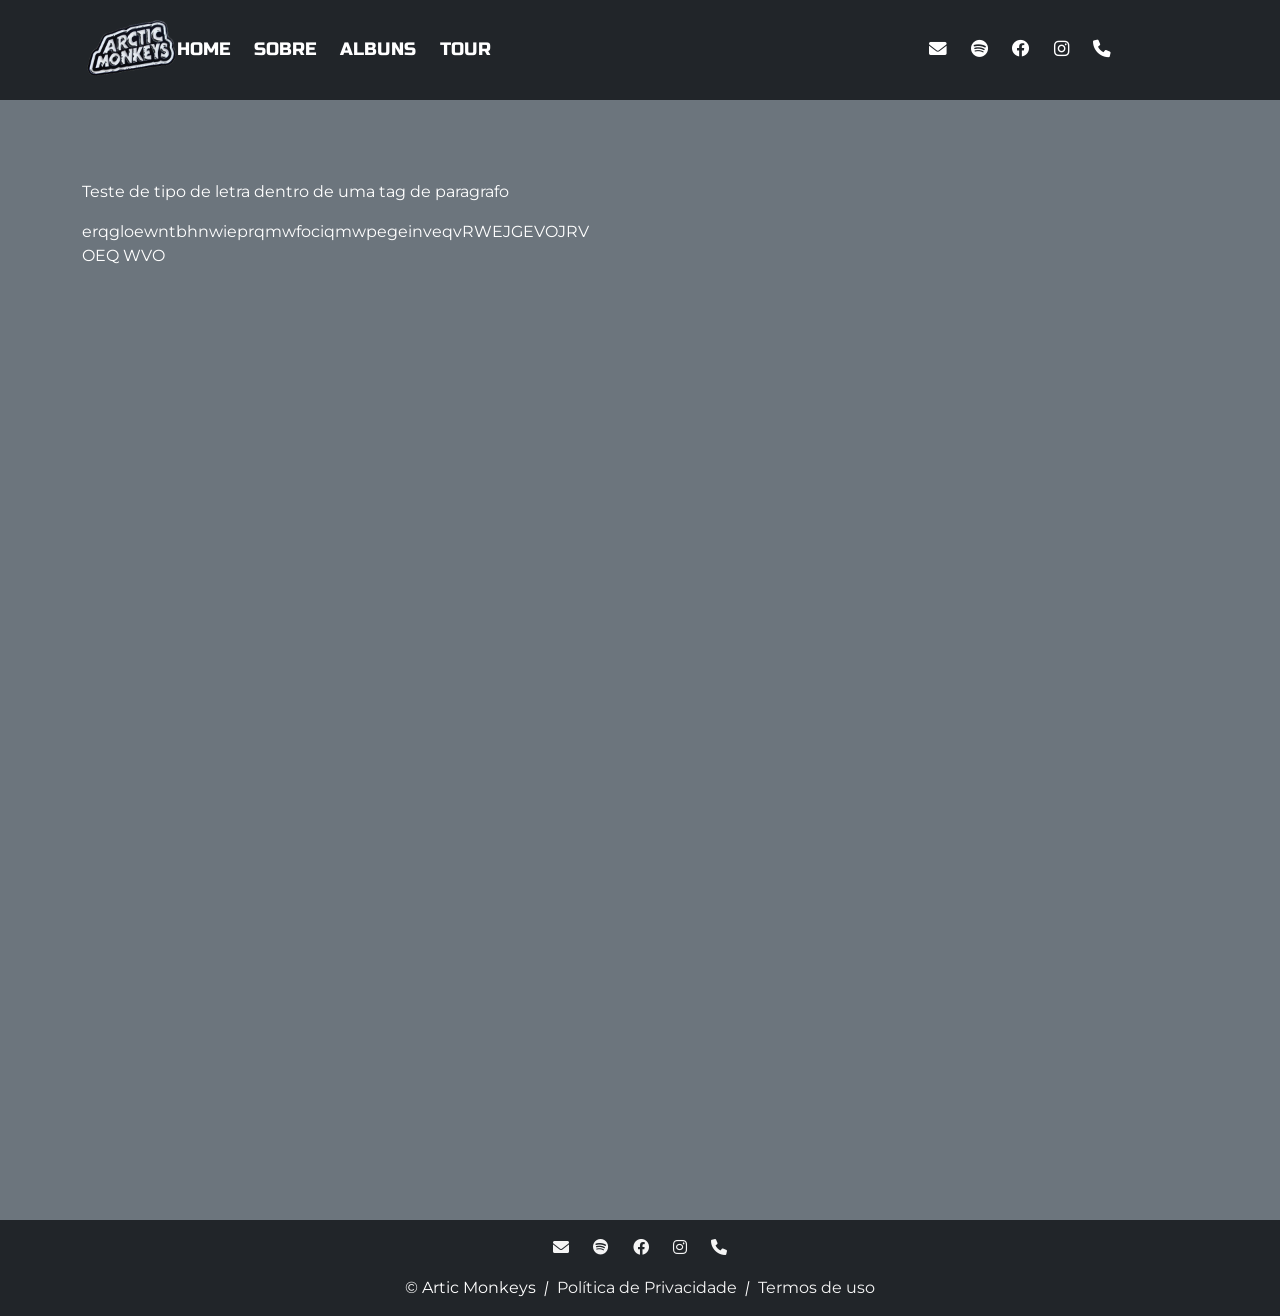
==== albuns.html @ 8ab83324 "Add files via upload" ====
<!DOCTYPE html>
<html lang="pt">
    <head>
        <meta charset="utf-8">
        <meta name="viewport" content="width=device-width, initial-scale=1.0">

        <title>Artic Monkeys</title>

        <link href="https://cdn.jsdelivr.net/npm/bootstrap@5.3.3/dist/css/bootstrap.min.css" rel="stylesheet" integrity="sha384-QWTKZyjpPEjISv5WaRU9OFeRpok6YctnYmDr5pNlyT2bRjXh0JMhjY6hW+ALEwIH" crossorigin="anonymous">
        <link rel="stylesheet" href="css/styles.css">
        <link href="https://cdnjs.cloudflare.com/ajax/libs/font-awesome/6.0.0-beta3/css/all.min.css" rel="stylesheet">
    </head>

    <body class="text-bg-secondary">

        <header class="margem-cabecalho">
            <section id="navegacao" class="container-fluid bg-dark  sticky-top">
                <div class="container">    
                    <div class="row align-items-center">
                        <div class="col-12 col-lg-1 align-items-center justify-content-center logo">
                            <a href="index.html" class="navbar-brand mb-0"><img src="imagens/arctic_monkeys_logo.png" alt="Logo" width="100"></a>
                        </div>
                        <div class="col-12 col-lg-7 align-items-center">
                            <nav class="navbar navbar-expand-lg navbar-dark bg-dark py-0 w-100">    
                                <ul class="navbar-nav flex-row list-unstyled align-items-center justify-content-center gap-4 mb-0">
                                    <li class="nav-item"><a href="index.html" class="link-navbar">HOME</a></li>
                                    <li class="nav-item"><a href="sobre.html" class="link-navbar">SOBRE</a></li>
                                    <li class="nav-item"><a href="albuns.html" class="link-navbar">ALBUNS</a></li>
                                    <li class="nav-item"><a href="tour.html" class="link-navbar">TOUR</a></li>
                                </ul>
                            </nav>
                        </div>
                        <div class="col-12 col-lg-4 nav-redes">    
                            <ul class="list-unstyled d-flex justify-content-center align-items-center gap-4 mb-0">
                                <li><a href="contactos.html" class="link-navbar" aria-label="Enviar email"><i class='fas fa-envelope'></i></a></li>
                                <li><a href="https://open.spotify.com/intl-pt/artist/7Ln80lUS6He07XvHI8qqHH?si=20RBZOGsSGivH9piOeujtA" class="link-navbar" aria-label="Spotify" ><i class='fab fa-spotify'></i></a></li>
                                <li><a href="https://www.facebook.com/ArcticMonkeys/" class="link-navbar" aria-label="Facebook" ><i class='fab fa-facebook'></i></a></li>
                                <li><a href="https://www.instagram.com/arcticmonkeys/" class="link-navbar" aria-label="Instagram"><i class='fab fa-instagram'></i></a></li>
                                <li><a href="https://wa.me/912345678" class="link-navbar" aria-label="Contacto telefónico"><i class="fas fa-phone"></i></a></li>
                            </ul>
                        </div>   
                    </div>
                </div>
            </section> 
        </header>
        
        <main class="container">
            <p>Teste de tipo de letra dentro de uma tag de paragrafo</p>
            <div style="width:300px; height:1000px;">erqgloewntbhnwieprqmwfociqmwpegeinveqvRWEJGEVOJRV OEQ WVO</div>
            
        </main>

        <footer class="bg-dark text-white pt-3">
            <div class="container-fluid text-center">
                <div class="flex-row">
                    <nav class="col-12">
                        <ul class="list-unstyled d-flex justify-content-center gap-4">
                            <li><a href="mailto:games_place@mail.com" aria-label="Enviar email"><i class='fas fa-envelope'></i></a></li>
                            <li><a href="https://open.spotify.com/intl-pt/artist/7Ln80lUS6He07XvHI8qqHH?si=20RBZOGsSGivH9piOeujtA" aria-label="Spotify" ><i class='fab fa-spotify'></i></a></li>
                            <li><a href="https://www.facebook.com/ArcticMonkeys/" aria-label="Facebook" ><i class='fab fa-facebook'></i></a></li>
                            <li><a href="https://www.instagram.com/arcticmonkeys/" aria-label="Instagram"><i class='fab fa-instagram'></i></a></li>
                            <li><a href="https://wa.me/912345678" aria-label="Contacto telefónico"><i class="fas fa-phone"></i></a></li>
                        </ul>
                    </nav>
                </div>
            </div>
            <div class="container-fluid">
                <div class="flex-row termos">
                    <div class="col-12 d-inline-flex justify-content-center">
                        <p>&copy; Artic Monkeys </p>
                        <i class="px-2"> | </i>
                        <a href="#">Política de Privacidade </a>
                        <i class="px-2"> | </i>
                        <a href="#">Termos de uso</a>
                    </div>
                </div>
            </div>
        </footer>
        <!-- Scripts JavaScript do Bootstrap via CDN -->
        <script src="https://cdn.jsdelivr.net/npm/bootstrap@5.3.3/dist/js/bootstrap.bundle.min.js" integrity="sha384-YvpcrYf0tY3lHB60NNkmXc5s9fDVZLESaAA55NDzOxhy9GkcIdslK1eN7N6jIeHz" crossorigin="anonymous"></script>
    </body>
</html>
---- css/styles.css ----
@import url('https://fonts.googleapis.com/css2?family=Edu+SA+Hand:wght@400..700&family=Montserrat:ital,wght@0,100..900;1,100..900&family=Oswald:wght@200..700&family=Russo+One&display=swap');

/* Super base */
*{
    margin:0;
    padding:0;
    box-sizing: border-box;
}

body {
    font-family: 'Montserrat', cursive;
}

h1, h2, h3, h4{
    font-family: "Russo One", sans-serif;
}

/*carousel do header*/

.carousel-item img {
    height: 350px;
    object-fit: cover;
}

/* Navbar */

.link-navbar{
    font-family:"Russo One", sans-serif;
    font-size:1.1em;
    text-decoration: none;
    color:white;
    transition: color 0.3s ease, text-decoration 0.3s ease;
}

.link-navbar:hover{
    color:rgb(178, 34, 34);
    text-decoration:underline;
}

.margem-cabecalho{
    margin-bottom:80px;
}


/* Footer */

footer a{
    color:whitesmoke;
    text-decoration: none;
    transition: color 0.3s ease;
}

footer a:hover{
    color:rgb(178, 34, 34);
}

/* Jumbotrons do index.html */

.std-btn{
    background-color:rgb(178, 34, 34);
    color:white;
    transition:background-color 0.4s ease, color 0.4s ease;
}

.std-btn:hover{
    background-color:whitesmoke;
    color:rgb(178, 34, 34);
}


/* Responsividade */

@media (max-width:768px){

    header .carousel{
        display:none;
    }

    .link-navbar{
        font-size:1em;
    }

    .logo{
        display:flex;
        justify-content:center;
    }

    #navegacao nav{
        display:inline-flex;
        justify-content:center;
        width:100%;
    }

    .nav-redes{
        display:inline-flex;
        justify-content:center;
        width:100%;
        margin-top: 1.5em;
    }

    #navegacao ul{
    display:flex;
    flex-wrap:nowrap;
    justify-content:center;
    align-items:center;
    gap:10px;
    }

    .termos{
        font-size:0.5em;
    }
}
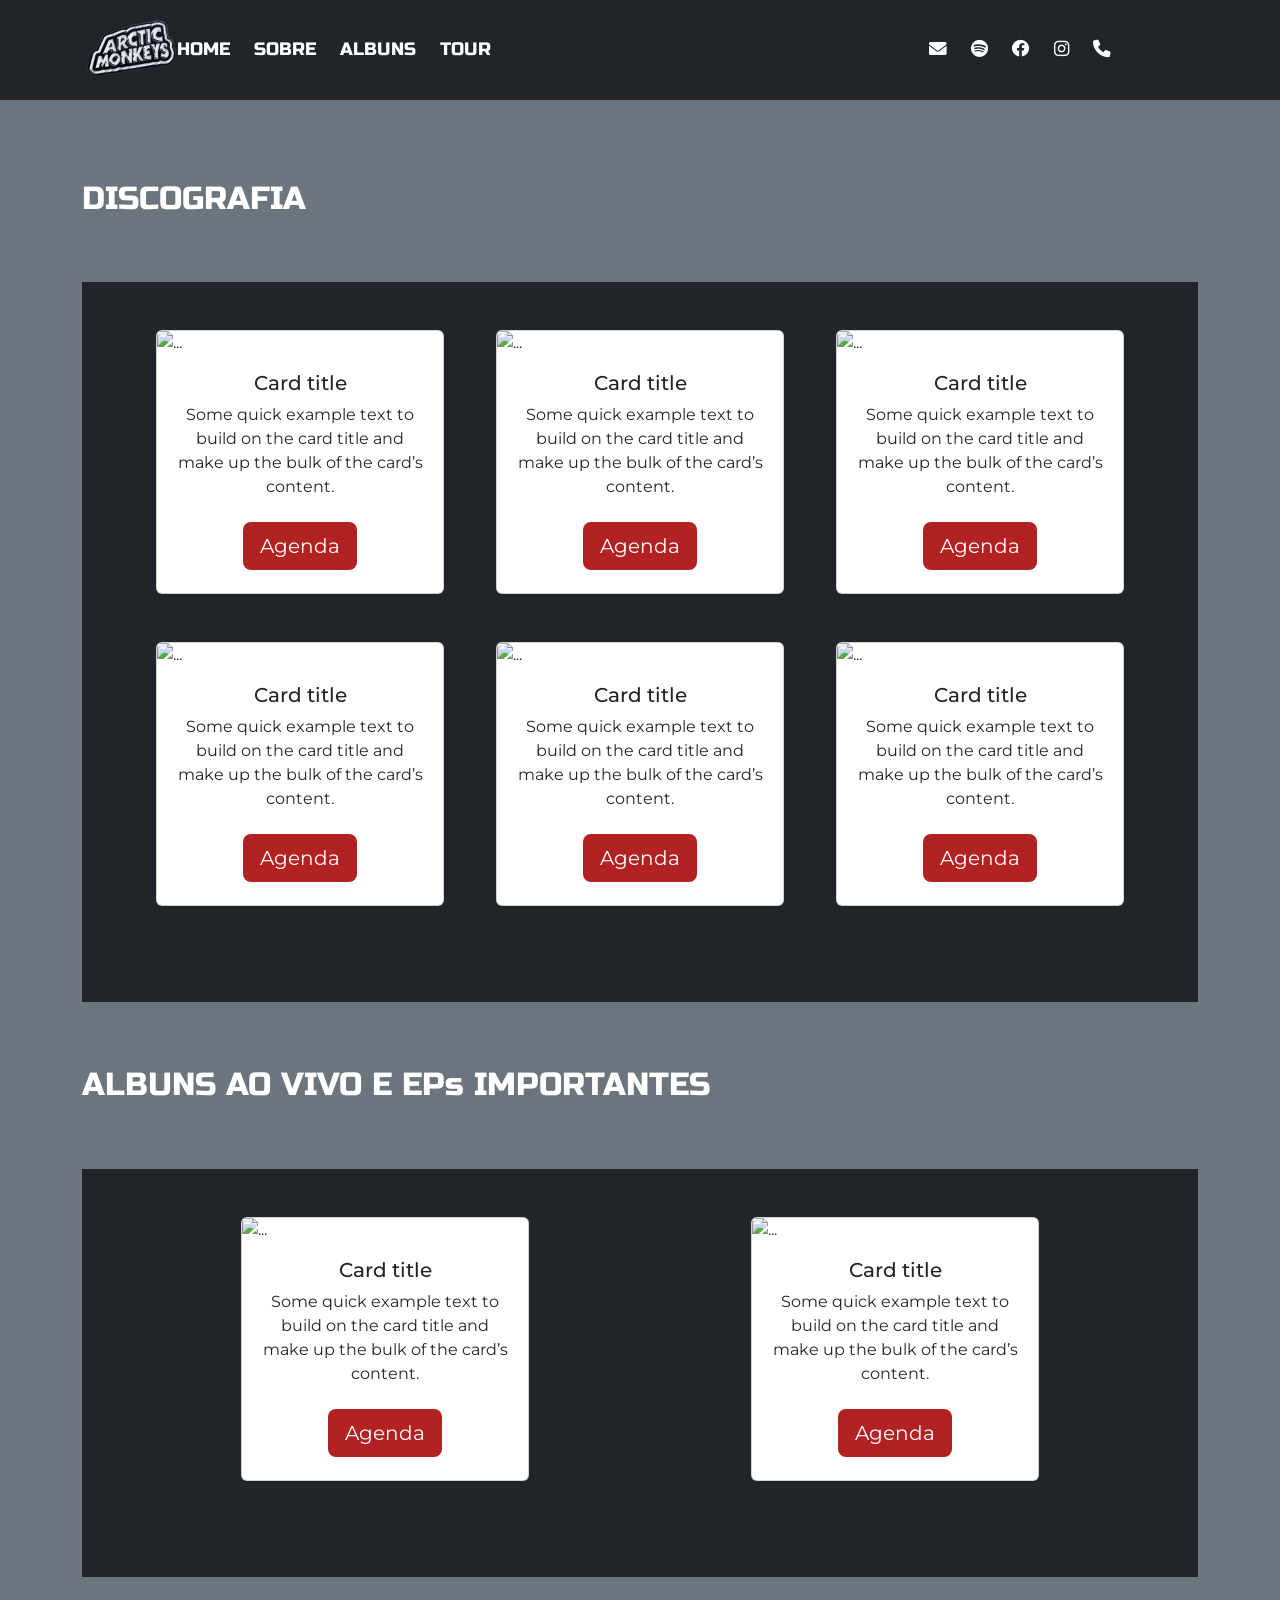
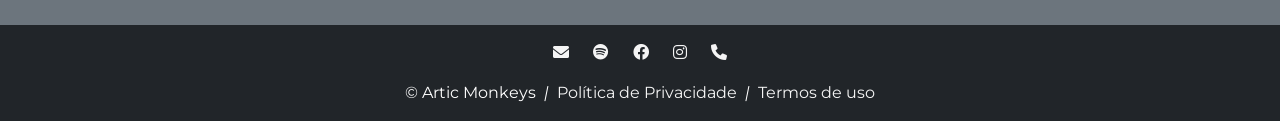
==== commit 83b478ef: "Add files via upload" ====
--- a/albuns.html
+++ b/albuns.html
@@ -45,9 +45,103 @@
         </header>
         
         <main class="container">
-            <p>Teste de tipo de letra dentro de uma tag de paragrafo</p>
-            <div style="width:300px; height:1000px;">erqgloewntbhnwieprqmwfociqmwpegeinveqvRWEJGEVOJRV OEQ WVO</div>
-            
+
+            <h2 class="mb-5 pb-3">DISCOGRAFIA</h2>
+
+            <div class="container-fluid bg-dark p-5 mb-3">    
+                <div class="row mx-auto align-items-center mb-5">
+                    <div class="col-12 col-lg-4 d-flex justify-content-center">
+                        <div class="card" style="width: 18rem;">
+                        <img src="..." class="card-img-top" alt="...">
+                            <div class="card-body text-center">
+                                <h5 class="card-title">Card title</h5>
+                                <p class="card-text">Some quick example text to build on the card title and make up the bulk of the card’s content.</p>
+                                <a href="#" class="btn"><button class="btn std-btn btn-lg" type="button">Agenda</button></a>
+                            </div>
+                        </div>
+                    </div>
+                    <div class="col-12 col-lg-4 d-flex justify-content-center">
+                        <div class="card" style="width: 18rem;">
+                        <img src="..." class="card-img-top" alt="...">
+                            <div class="card-body text-center">
+                                <h5 class="card-title">Card title</h5>
+                                <p class="card-text">Some quick example text to build on the card title and make up the bulk of the card’s content.</p>
+                                <a href="#" class="btn"><button class="btn std-btn btn-lg" type="button">Agenda</button></a>
+                            </div>
+                        </div>
+                    </div>
+                    <div class="col-12 col-lg-4 d-flex justify-content-center">
+                        <div class="card" style="width: 18rem;">
+                        <img src="..." class="card-img-top" alt="...">
+                            <div class="card-body text-center">
+                                <h5 class="card-title">Card title</h5>
+                                <p class="card-text">Some quick example text to build on the card title and make up the bulk of the card’s content.</p>
+                                <a href="#" class="btn"><button class="btn std-btn btn-lg" type="button">Agenda</button></a>
+                            </div>
+                        </div>
+                    </div>
+                </div>
+
+                <div class="row mx-auto align-items-center mb-5">
+                    <div class="col-12 col-lg-4 d-flex justify-content-center">
+                        <div class="card" style="width: 18rem;">
+                        <img src="..." class="card-img-top" alt="...">
+                            <div class="card-body text-center">
+                                <h5 class="card-title">Card title</h5>
+                                <p class="card-text">Some quick example text to build on the card title and make up the bulk of the card’s content.</p>
+                                <a href="#" class="btn"><button class="btn std-btn btn-lg" type="button">Agenda</button></a>
+                            </div>
+                        </div>
+                    </div>
+                    <div class="col-12 col-lg-4 d-flex justify-content-center">
+                        <div class="card" style="width: 18rem;">
+                        <img src="..." class="card-img-top" alt="...">
+                            <div class="card-body text-center">
+                                <h5 class="card-title">Card title</h5>
+                                <p class="card-text">Some quick example text to build on the card title and make up the bulk of the card’s content.</p>
+                                <a href="#" class="btn"><button class="btn std-btn btn-lg" type="button">Agenda</button></a>
+                            </div>
+                        </div>
+                    </div>
+                    <div class="col-12 col-lg-4 d-flex justify-content-center">
+                        <div class="card" style="width: 18rem;">
+                        <img src="..." class="card-img-top" alt="...">
+                            <div class="card-body text-center">
+                                <h5 class="card-title">Card title</h5>
+                                <p class="card-text">Some quick example text to build on the card title and make up the bulk of the card’s content.</p>
+                                <a href="#" class="btn"><button class="btn std-btn btn-lg" type="button">Agenda</button></a>
+                            </div>
+                        </div>
+                    </div>
+                </div>
+            </div>
+
+            <h2 class="my-5 py-3">ALBUNS AO VIVO E EPs IMPORTANTES</h2>
+
+            <div class="container-fluid bg-dark p-5 mb-5">
+                <div class="row mx-auto align-items-center mb-5">
+                    <div class="col-12 col-lg-6 d-flex justify-content-center">
+                        <div class="card" style="width: 18rem;">
+                        <img src="..." class="card-img-top" alt="...">
+                            <div class="card-body text-center">
+                                <h5 class="card-title">Card title</h5>
+                                <p class="card-text">Some quick example text to build on the card title and make up the bulk of the card’s content.</p>
+                                <a href="#" class="btn"><button class="btn std-btn btn-lg" type="button">Agenda</button></a>
+                            </div>
+                        </div>
+                    </div>
+                    <div class="col-12 col-lg-6 d-flex justify-content-center">
+                        <div class="card" style="width: 18rem;">
+                        <img src="..." class="card-img-top" alt="...">
+                            <div class="card-body text-center">
+                                <h5 class="card-title">Card title</h5>
+                                <p class="card-text">Some quick example text to build on the card title and make up the bulk of the card’s content.</p>
+                                <a href="#" class="btn"><button class="btn std-btn btn-lg" type="button">Agenda</button></a>
+                            </div>
+                        </div>
+                    </div>
+                </div>
+            </div>
         </main>
 
         <footer class="bg-dark text-white pt-3">
@@ -55,7 +149,7 @@
                 <div class="flex-row">
                     <nav class="col-12">
                         <ul class="list-unstyled d-flex justify-content-center gap-4">
-                            <li><a href="mailto:games_place@mail.com" aria-label="Enviar email"><i class='fas fa-envelope'></i></a></li>
+                            <li><a href="contactos.html" aria-label="Enviar email"><i class='fas fa-envelope'></i></a></li>
                             <li><a href="https://open.spotify.com/intl-pt/artist/7Ln80lUS6He07XvHI8qqHH?si=20RBZOGsSGivH9piOeujtA" aria-label="Spotify" ><i class='fab fa-spotify'></i></a></li>
                             <li><a href="https://www.facebook.com/ArcticMonkeys/" aria-label="Facebook" ><i class='fab fa-facebook'></i></a></li>
                             <li><a href="https://www.instagram.com/arcticmonkeys/" aria-label="Instagram"><i class='fab fa-instagram'></i></a></li>
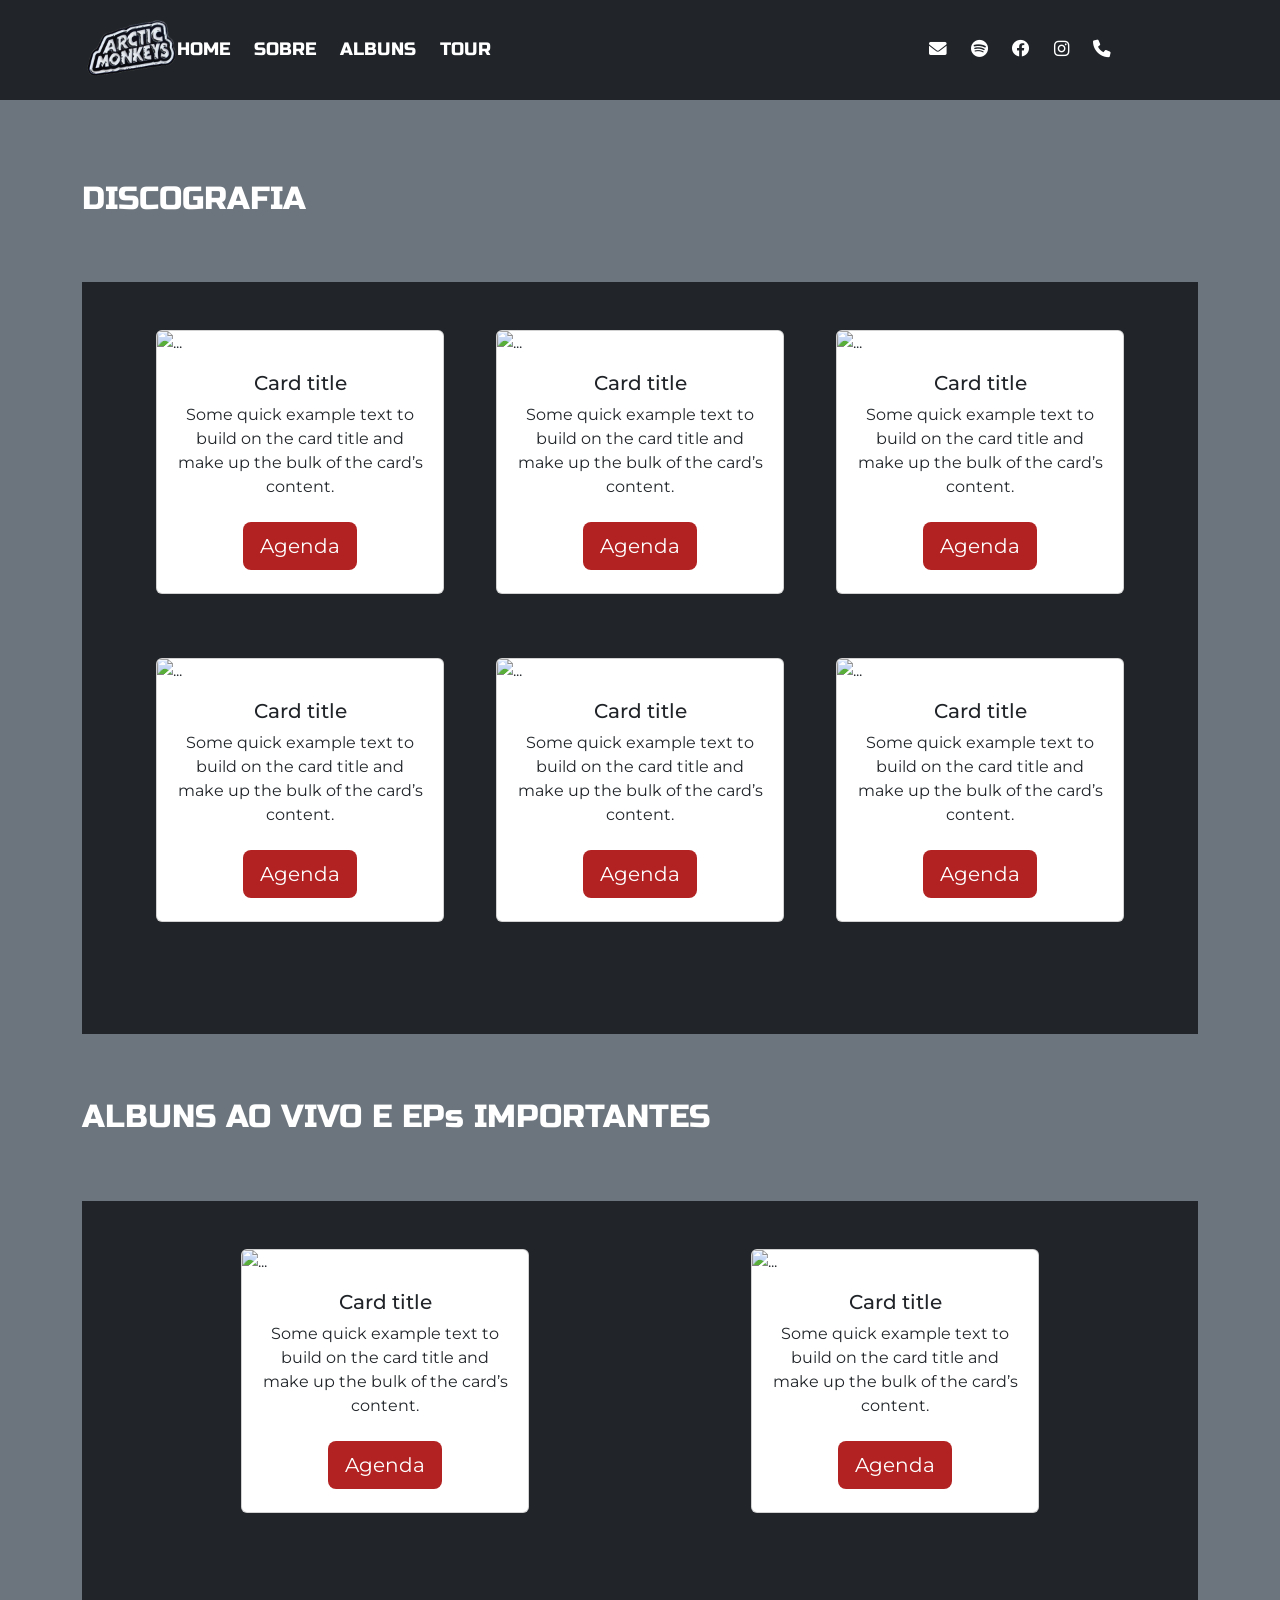
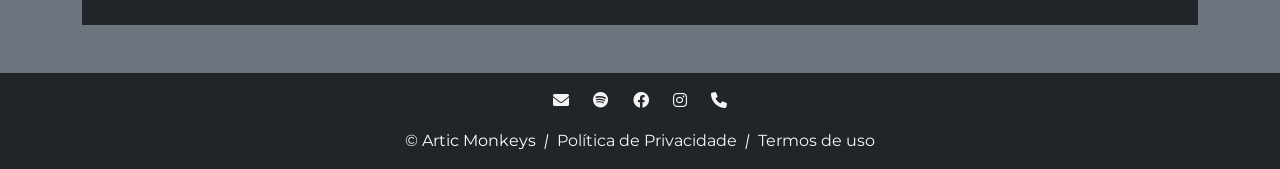
==== commit 6361c806: "Add files via upload" ====
--- a/albuns.html
+++ b/albuns.html
@@ -50,7 +50,7 @@
 
             <div class="container-fluid bg-dark p-5 mb-3">    
                 <div class="row mx-auto align-items-center mb-5">
-                    <div class="col-12 col-lg-4 d-flex justify-content-center">
+                    <div class="col-12 col-lg-4 d-flex justify-content-center mb-3">
                         <div class="card" style="width: 18rem;">
                         <img src="..." class="card-img-top" alt="...">
                             <div class="card-body text-center">
@@ -60,7 +60,7 @@
                             </div>
                         </div>
                     </div>
-                    <div class="col-12 col-lg-4 d-flex justify-content-center">
+                    <div class="col-12 col-lg-4 d-flex justify-content-center mb-3">
                         <div class="card" style="width: 18rem;">
                         <img src="..." class="card-img-top" alt="...">
                             <div class="card-body text-center">
@@ -70,7 +70,7 @@
                             </div>
                         </div>
                     </div>
-                    <div class="col-12 col-lg-4 d-flex justify-content-center">
+                    <div class="col-12 col-lg-4 d-flex justify-content-center mb-3">
                         <div class="card" style="width: 18rem;">
                         <img src="..." class="card-img-top" alt="...">
                             <div class="card-body text-center">
@@ -83,7 +83,7 @@
                 </div>
 
                 <div class="row mx-auto align-items-center mb-5">
-                    <div class="col-12 col-lg-4 d-flex justify-content-center">
+                    <div class="col-12 col-lg-4 d-flex justify-content-center mb-3">
                         <div class="card" style="width: 18rem;">
                         <img src="..." class="card-img-top" alt="...">
                             <div class="card-body text-center">
@@ -93,7 +93,7 @@
                             </div>
                         </div>
                     </div>
-                    <div class="col-12 col-lg-4 d-flex justify-content-center">
+                    <div class="col-12 col-lg-4 d-flex justify-content-center mb-3">
                         <div class="card" style="width: 18rem;">
                         <img src="..." class="card-img-top" alt="...">
                             <div class="card-body text-center">
@@ -103,7 +103,7 @@
                             </div>
                         </div>
                     </div>
-                    <div class="col-12 col-lg-4 d-flex justify-content-center">
+                    <div class="col-12 col-lg-4 d-flex justify-content-center mb-3">
                         <div class="card" style="width: 18rem;">
                         <img src="..." class="card-img-top" alt="...">
                             <div class="card-body text-center">
@@ -120,7 +120,7 @@
 
             <div class="container-fluid bg-dark p-5 mb-5">
                 <div class="row mx-auto align-items-center mb-5">
-                    <div class="col-12 col-lg-6 d-flex justify-content-center">
+                    <div class="col-12 col-lg-6 d-flex justify-content-center mb-3">
                         <div class="card" style="width: 18rem;">
                         <img src="..." class="card-img-top" alt="...">
                             <div class="card-body text-center">
@@ -130,7 +130,7 @@
                             </div>
                         </div>
                     </div>
-                    <div class="col-12 col-lg-6 d-flex justify-content-center">
+                    <div class="col-12 col-lg-6 d-flex justify-content-center mb-3">
                         <div class="card" style="width: 18rem;">
                         <img src="..." class="card-img-top" alt="...">
                             <div class="card-body text-center">
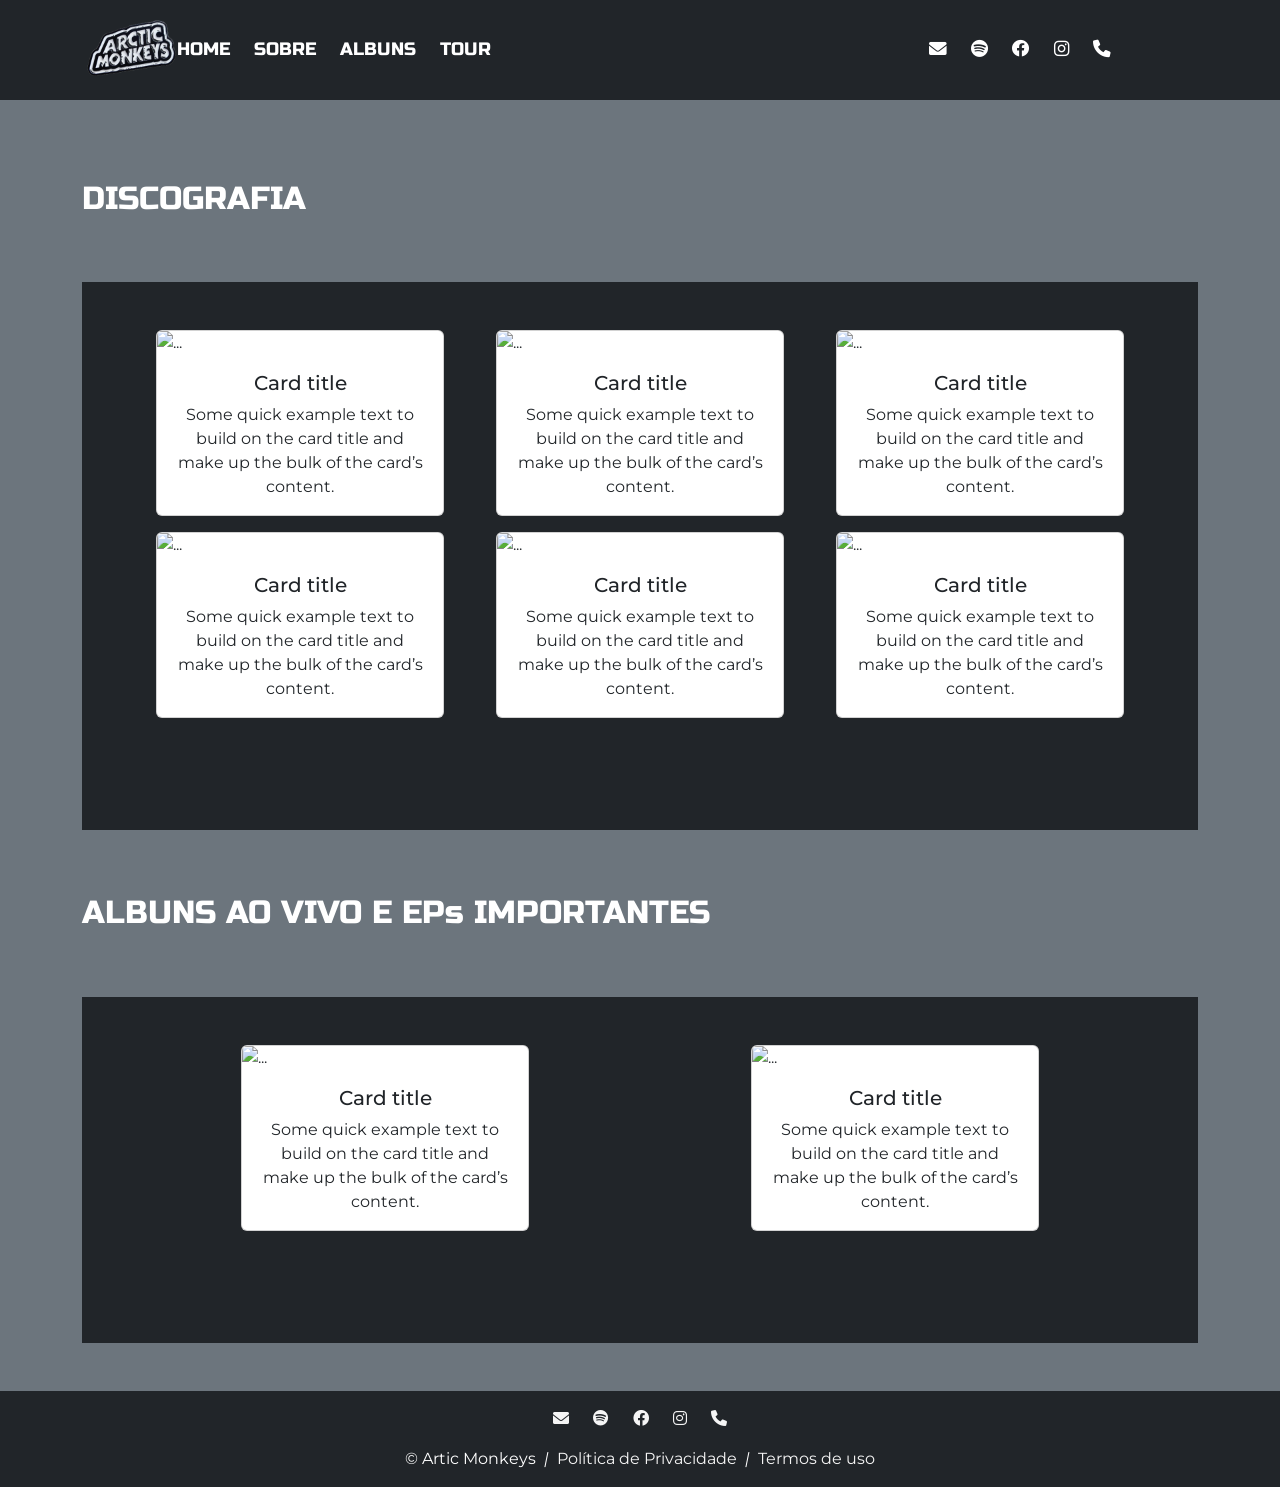
==== commit d460b218: "Add files via upload" ====
--- a/albuns.html
+++ b/albuns.html
@@ -49,14 +49,13 @@
             <h2 class="mb-5 pb-3">DISCOGRAFIA</h2>
 
             <div class="container-fluid bg-dark p-5 mb-3">    
-                <div class="row mx-auto align-items-center mb-5">
+                <div class="row mx-auto align-items-center">
                     <div class="col-12 col-lg-4 d-flex justify-content-center mb-3">
                         <div class="card" style="width: 18rem;">
                         <img src="..." class="card-img-top" alt="...">
                             <div class="card-body text-center">
                                 <h5 class="card-title">Card title</h5>
                                 <p class="card-text">Some quick example text to build on the card title and make up the bulk of the card’s content.</p>
-                                <a href="#" class="btn"><button class="btn std-btn btn-lg" type="button">Agenda</button></a>
                             </div>
                         </div>
                     </div>
@@ -66,7 +65,6 @@
                             <div class="card-body text-center">
                                 <h5 class="card-title">Card title</h5>
                                 <p class="card-text">Some quick example text to build on the card title and make up the bulk of the card’s content.</p>
-                                <a href="#" class="btn"><button class="btn std-btn btn-lg" type="button">Agenda</button></a>
                             </div>
                         </div>
                     </div>
@@ -76,7 +74,6 @@
                             <div class="card-body text-center">
                                 <h5 class="card-title">Card title</h5>
                                 <p class="card-text">Some quick example text to build on the card title and make up the bulk of the card’s content.</p>
-                                <a href="#" class="btn"><button class="btn std-btn btn-lg" type="button">Agenda</button></a>
                             </div>
                         </div>
                     </div>
@@ -89,7 +86,6 @@
                             <div class="card-body text-center">
                                 <h5 class="card-title">Card title</h5>
                                 <p class="card-text">Some quick example text to build on the card title and make up the bulk of the card’s content.</p>
-                                <a href="#" class="btn"><button class="btn std-btn btn-lg" type="button">Agenda</button></a>
                             </div>
                         </div>
                     </div>
@@ -99,7 +95,6 @@
                             <div class="card-body text-center">
                                 <h5 class="card-title">Card title</h5>
                                 <p class="card-text">Some quick example text to build on the card title and make up the bulk of the card’s content.</p>
-                                <a href="#" class="btn"><button class="btn std-btn btn-lg" type="button">Agenda</button></a>
                             </div>
                         </div>
                     </div>
@@ -109,7 +104,6 @@
                             <div class="card-body text-center">
                                 <h5 class="card-title">Card title</h5>
                                 <p class="card-text">Some quick example text to build on the card title and make up the bulk of the card’s content.</p>
-                                <a href="#" class="btn"><button class="btn std-btn btn-lg" type="button">Agenda</button></a>
                             </div>
                         </div>
                     </div>
@@ -126,7 +120,6 @@
                             <div class="card-body text-center">
                                 <h5 class="card-title">Card title</h5>
                                 <p class="card-text">Some quick example text to build on the card title and make up the bulk of the card’s content.</p>
-                                <a href="#" class="btn"><button class="btn std-btn btn-lg" type="button">Agenda</button></a>
                             </div>
                         </div>
                     </div>
@@ -136,7 +129,6 @@
                             <div class="card-body text-center">
                                 <h5 class="card-title">Card title</h5>
                                 <p class="card-text">Some quick example text to build on the card title and make up the bulk of the card’s content.</p>
-                                <a href="#" class="btn"><button class="btn std-btn btn-lg" type="button">Agenda</button></a>
                             </div>
                         </div>
                     </div>
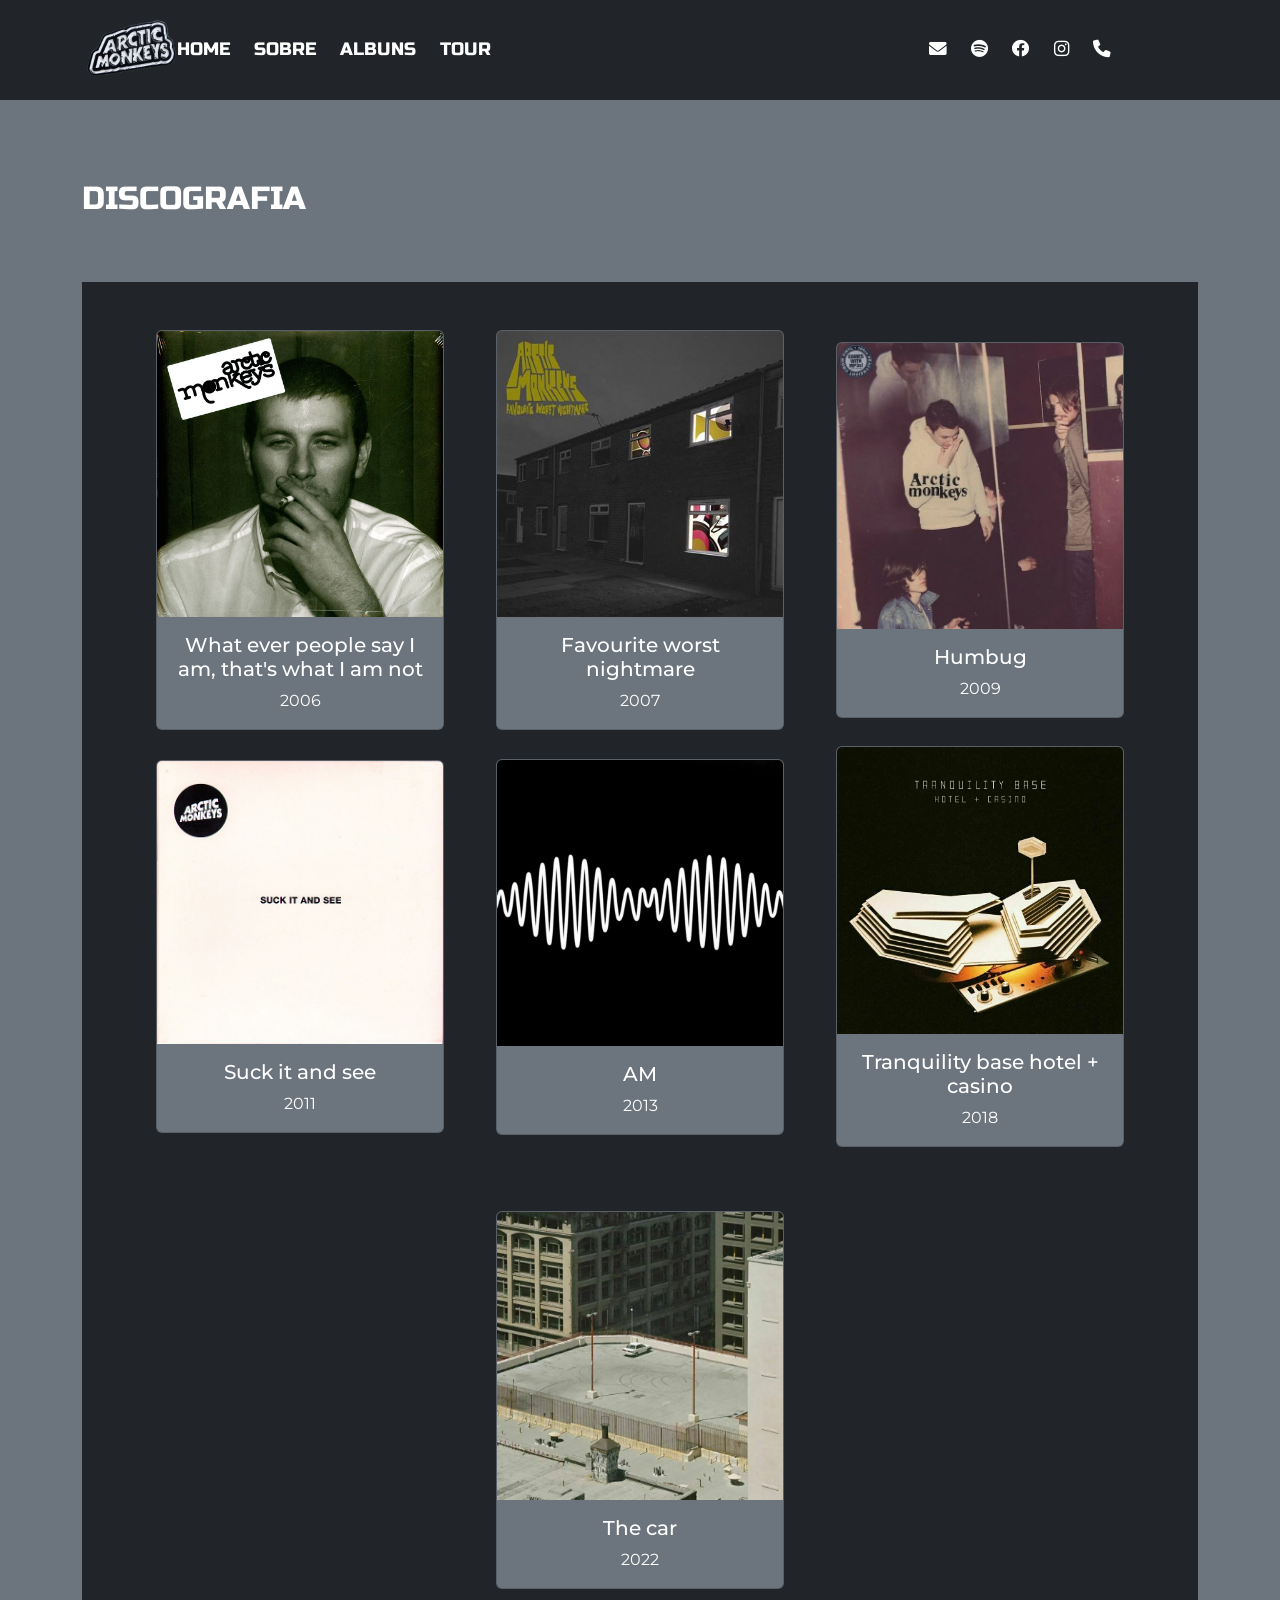
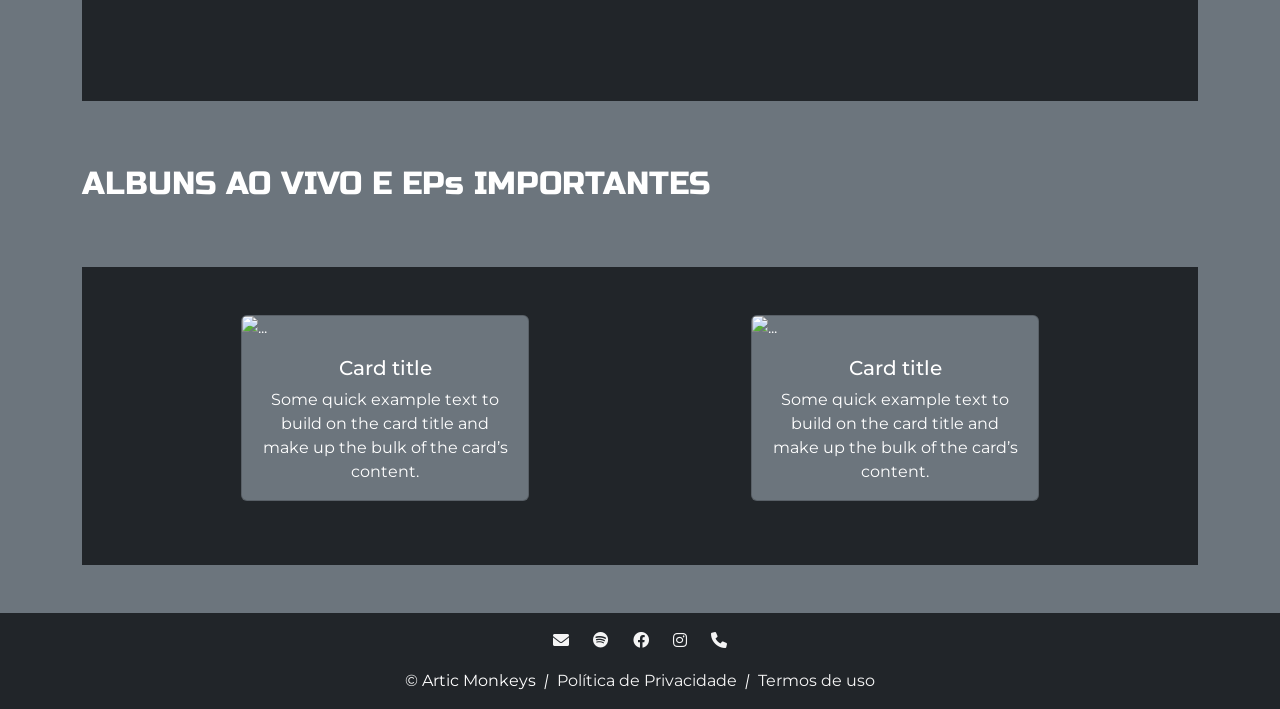
==== commit 745e213e: "Add files via upload" ====
--- a/albuns.html
+++ b/albuns.html
@@ -51,29 +51,29 @@
             <div class="container-fluid bg-dark p-5 mb-3">    
                 <div class="row mx-auto align-items-center">
                     <div class="col-12 col-lg-4 d-flex justify-content-center mb-3">
-                        <div class="card" style="width: 18rem;">
-                        <img src="..." class="card-img-top" alt="...">
+                        <div class="card text-bg-secondary" style="width: 18rem;">
+                        <img src="imagens/albuns/what_ever_people_say i am,_thats_what_i_am_not.webp" class="card-img-top" alt="what_ever_people_say i am,_thats_what_i_am_not">
                             <div class="card-body text-center">
-                                <h5 class="card-title">Card title</h5>
-                                <p class="card-text">Some quick example text to build on the card title and make up the bulk of the card’s content.</p>
+                                <h5 class="card-title">What ever people say I am, that's what I am not</h5>
+                                <p class="card-text">2006</p>
                             </div>
                         </div>
                     </div>
                     <div class="col-12 col-lg-4 d-flex justify-content-center mb-3">
-                        <div class="card" style="width: 18rem;">
-                        <img src="..." class="card-img-top" alt="...">
+                        <div class="card text-bg-secondary" style="width: 18rem;">
+                        <img src="imagens/albuns/favourite_worst_nightmare.jpg" class="card-img-top" alt="favourite_worst_nightmare">
                             <div class="card-body text-center">
-                                <h5 class="card-title">Card title</h5>
-                                <p class="card-text">Some quick example text to build on the card title and make up the bulk of the card’s content.</p>
+                                <h5 class="card-title">Favourite worst nightmare</h5>
+                                <p class="card-text">2007</p>
                             </div>
                         </div>
                     </div>
                     <div class="col-12 col-lg-4 d-flex justify-content-center mb-3">
-                        <div class="card" style="width: 18rem;">
-                        <img src="..." class="card-img-top" alt="...">
+                        <div class="card text-bg-secondary" style="width: 18rem;">
+                        <img src="imagens/albuns/humbug.webp" class="card-img-top" alt="humbug">
                             <div class="card-body text-center">
-                                <h5 class="card-title">Card title</h5>
-                                <p class="card-text">Some quick example text to build on the card title and make up the bulk of the card’s content.</p>
+                                <h5 class="card-title">Humbug</h5>
+                                <p class="card-text">2009</p>
                             </div>
                         </div>
                     </div>
@@ -81,29 +81,40 @@
 
                 <div class="row mx-auto align-items-center mb-5">
                     <div class="col-12 col-lg-4 d-flex justify-content-center mb-3">
-                        <div class="card" style="width: 18rem;">
-                        <img src="..." class="card-img-top" alt="...">
+                        <div class="card text-bg-secondary" style="width: 18rem;">
+                        <img src="imagens/albuns/suck-it-and-see.webp" class="card-img-top" alt="suck-it-and-see">
                             <div class="card-body text-center">
-                                <h5 class="card-title">Card title</h5>
-                                <p class="card-text">Some quick example text to build on the card title and make up the bulk of the card’s content.</p>
+                                <h5 class="card-title">Suck it and see</h5>
+                                <p class="card-text">2011</p>
                             </div>
                         </div>
                     </div>
                     <div class="col-12 col-lg-4 d-flex justify-content-center mb-3">
-                        <div class="card" style="width: 18rem;">
-                        <img src="..." class="card-img-top" alt="...">
+                        <div class="card text-bg-secondary" style="width: 18rem;">
+                        <img src="imagens/albuns/AM.webp" class="card-img-top" alt="AM">
                             <div class="card-body text-center">
-                                <h5 class="card-title">Card title</h5>
-                                <p class="card-text">Some quick example text to build on the card title and make up the bulk of the card’s content.</p>
+                                <h5 class="card-title">AM</h5>
+                                <p class="card-text">2013</p>
                             </div>
                         </div>
                     </div>
                     <div class="col-12 col-lg-4 d-flex justify-content-center mb-3">
-                        <div class="card" style="width: 18rem;">
-                        <img src="..." class="card-img-top" alt="...">
+                        <div class="card text-bg-secondary" style="width: 18rem;">
+                        <img src="imagens/albuns/tranquility-base.webp" class="card-img-top" alt="tranquility-base">
                             <div class="card-body text-center">
-                                <h5 class="card-title">Card title</h5>
-                                <p class="card-text">Some quick example text to build on the card title and make up the bulk of the card’s content.</p>
+                                <h5 class="card-title">Tranquility base hotel + casino</h5>
+                                <p class="card-text">2018</p>
+                            </div>
+                        </div>
+                    </div>
+                </div>
+                <div class="row mx-auto align-items-center mb-5">
+                    <div class="col-12  col-lg-4 offset-lg-4 d-flex justify-content-center mb-3">
+                        <div class="card text-bg-secondary" style="width: 18rem;">
+                        <img src="imagens/albuns/The-Car.webp" class="card-img-top" alt="The car">
+                            <div class="card-body text-center">
+                                <h5 class="card-title">The car</h5>
+                                <p class="card-text">2022</p>
                             </div>
                         </div>
                     </div>
@@ -113,9 +124,9 @@
             <h2 class="my-5 py-3">ALBUNS AO VIVO E EPs IMPORTANTES</h2>
 
             <div class="container-fluid bg-dark p-5 mb-5">
-                <div class="row mx-auto align-items-center mb-5">
+                <div class="row mx-auto align-items-center">
                     <div class="col-12 col-lg-6 d-flex justify-content-center mb-3">
-                        <div class="card" style="width: 18rem;">
+                        <div class="card text-bg-secondary" style="width: 18rem;">
                         <img src="..." class="card-img-top" alt="...">
                             <div class="card-body text-center">
                                 <h5 class="card-title">Card title</h5>
@@ -124,7 +135,7 @@
                         </div>
                     </div>
                     <div class="col-12 col-lg-6 d-flex justify-content-center mb-3">
-                        <div class="card" style="width: 18rem;">
+                        <div class="card text-bg-secondary" style="width: 18rem;">
                         <img src="..." class="card-img-top" alt="...">
                             <div class="card-body text-center">
                                 <h5 class="card-title">Card title</h5>
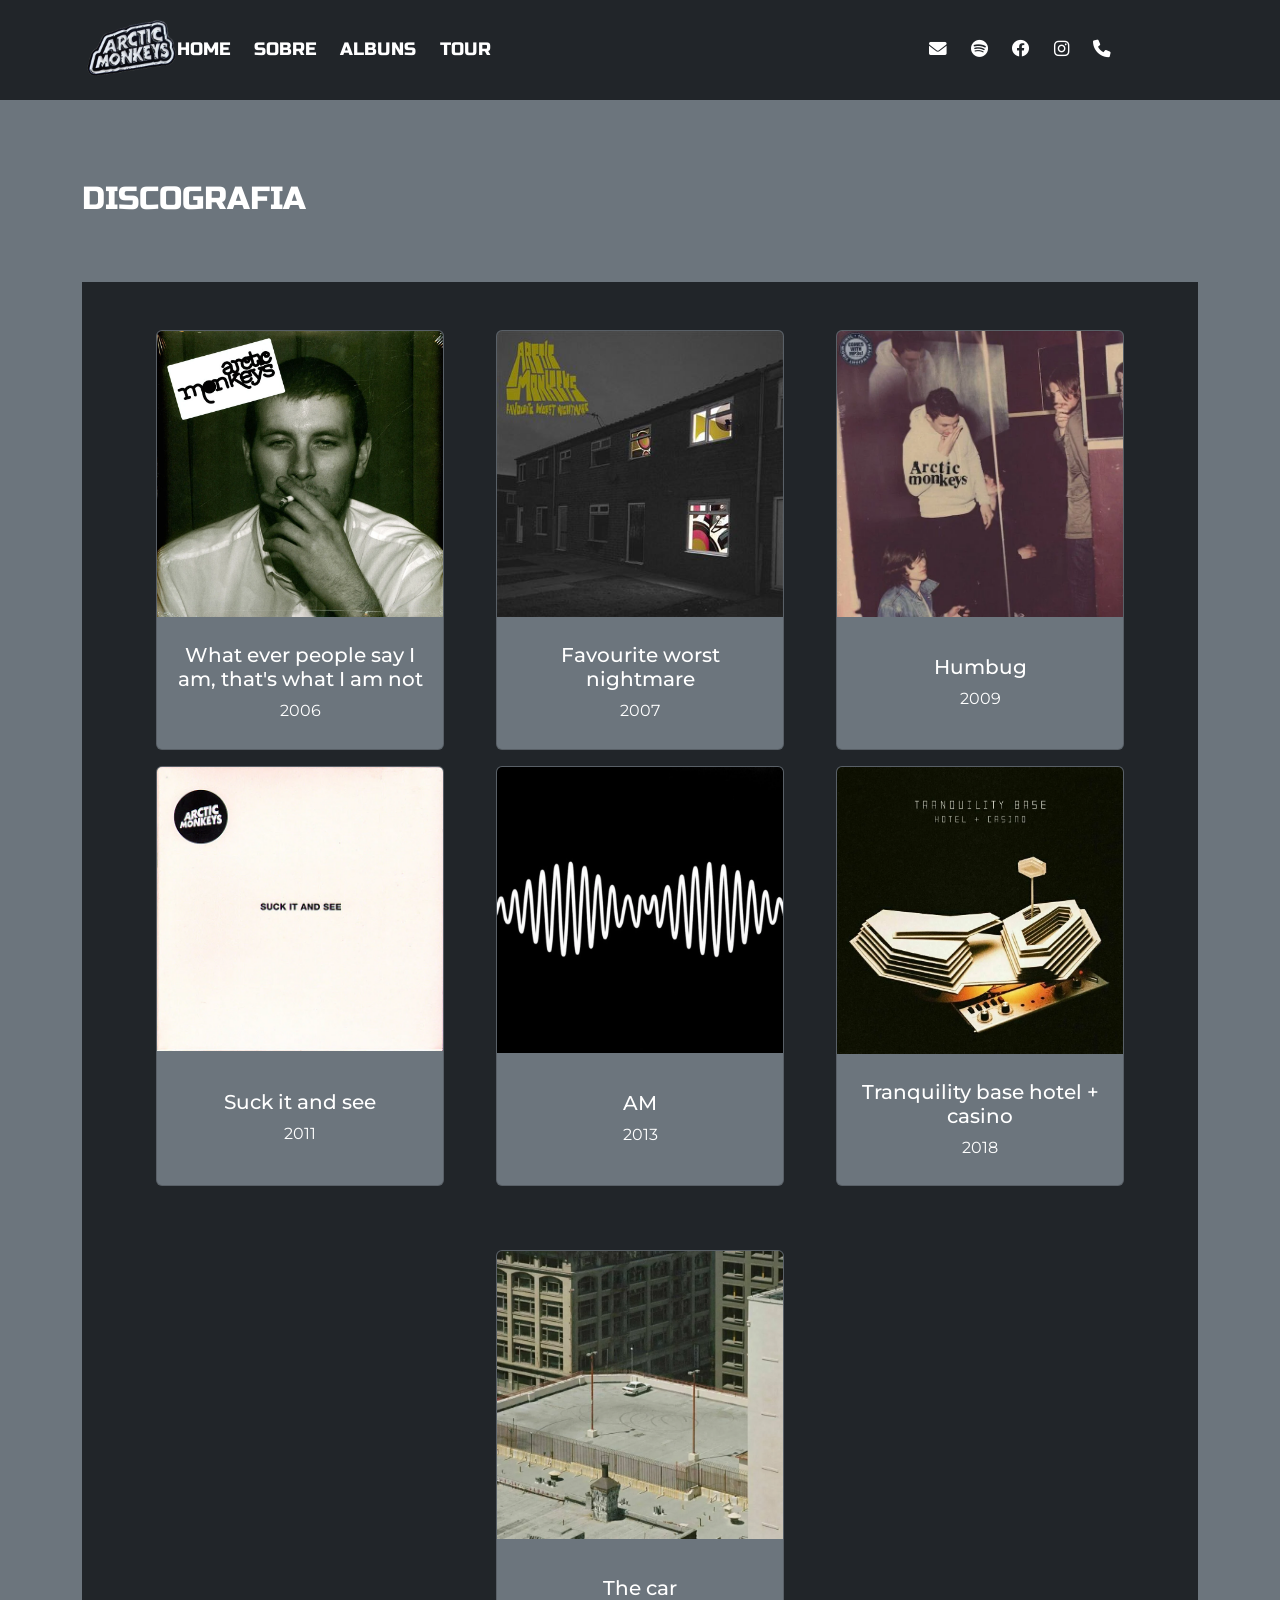
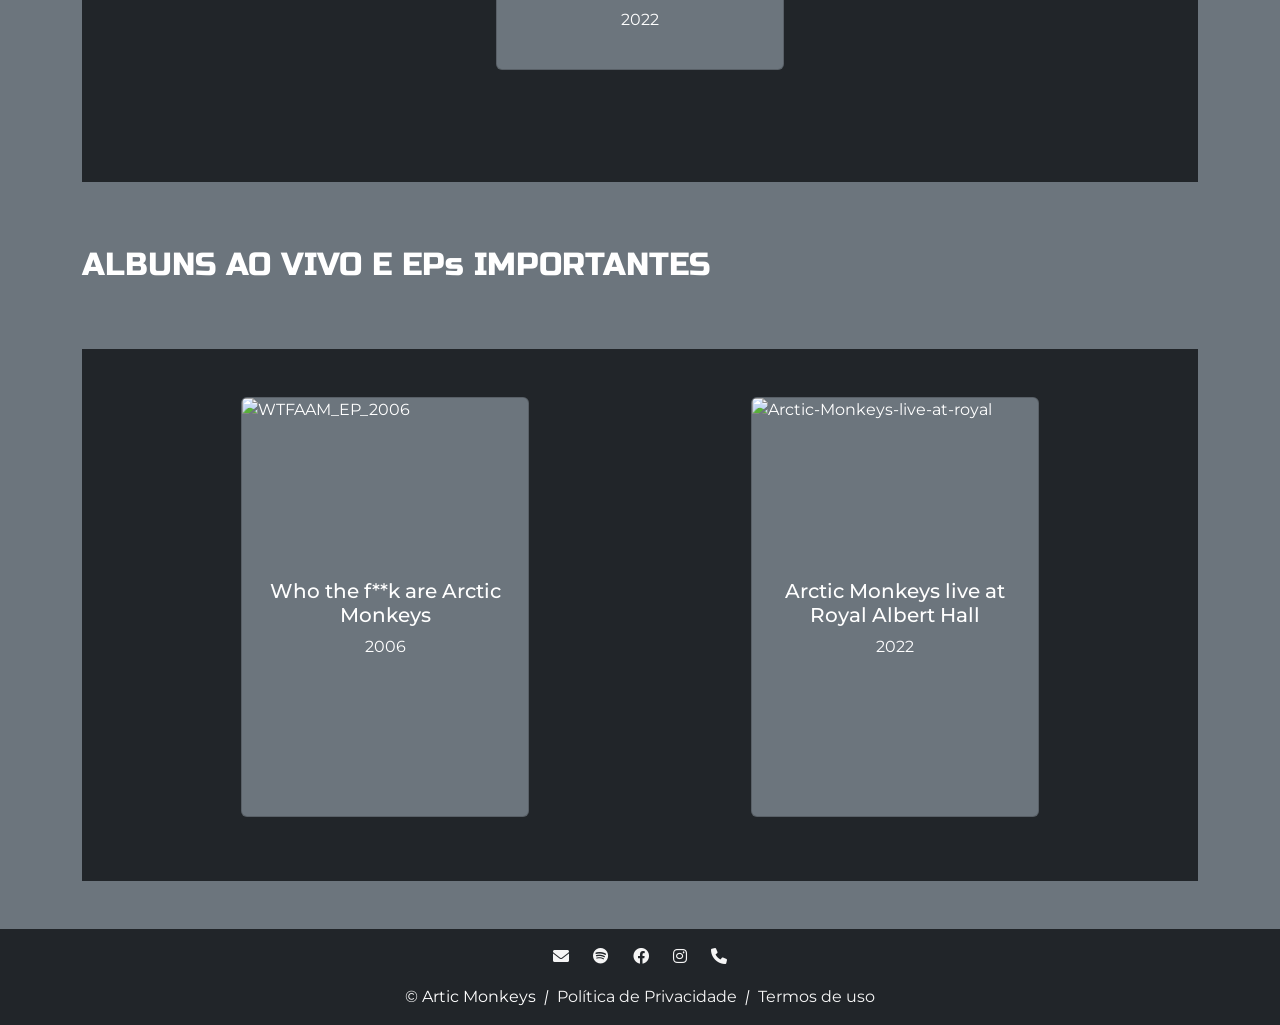
==== commit 5667f6bd: "Add files via upload" ====
--- a/albuns.html
+++ b/albuns.html
@@ -51,27 +51,27 @@
             <div class="container-fluid bg-dark p-5 mb-3">    
                 <div class="row mx-auto align-items-center">
                     <div class="col-12 col-lg-4 d-flex justify-content-center mb-3">
-                        <div class="card text-bg-secondary" style="width: 18rem;">
+                        <div class="card text-bg-secondary" style="width: 18rem; height: 420px;">
                         <img src="imagens/albuns/what_ever_people_say i am,_thats_what_i_am_not.webp" class="card-img-top" alt="what_ever_people_say i am,_thats_what_i_am_not">
-                            <div class="card-body text-center">
+                            <div class="card-body d-flex flex-column justify-content-center align-items-center text-center">
                                 <h5 class="card-title">What ever people say I am, that's what I am not</h5>
                                 <p class="card-text">2006</p>
                             </div>
                         </div>
                     </div>
                     <div class="col-12 col-lg-4 d-flex justify-content-center mb-3">
-                        <div class="card text-bg-secondary" style="width: 18rem;">
+                        <div class="card text-bg-secondary" style="width: 18rem; height: 420px;">
                         <img src="imagens/albuns/favourite_worst_nightmare.jpg" class="card-img-top" alt="favourite_worst_nightmare">
-                            <div class="card-body text-center">
+                            <div class="card-body d-flex flex-column justify-content-center align-items-center text-center">
                                 <h5 class="card-title">Favourite worst nightmare</h5>
                                 <p class="card-text">2007</p>
                             </div>
                         </div>
                     </div>
                     <div class="col-12 col-lg-4 d-flex justify-content-center mb-3">
-                        <div class="card text-bg-secondary" style="width: 18rem;">
+                        <div class="card text-bg-secondary" style="width: 18rem; height: 420px;">
                         <img src="imagens/albuns/humbug.webp" class="card-img-top" alt="humbug">
-                            <div class="card-body text-center">
+                            <div class="card-body d-flex flex-column justify-content-center align-items-center text-center">
                                 <h5 class="card-title">Humbug</h5>
                                 <p class="card-text">2009</p>
                             </div>
@@ -81,27 +81,27 @@
 
                 <div class="row mx-auto align-items-center mb-5">
                     <div class="col-12 col-lg-4 d-flex justify-content-center mb-3">
-                        <div class="card text-bg-secondary" style="width: 18rem;">
+                        <div class="card text-bg-secondary" style="width: 18rem; height: 420px;">
                         <img src="imagens/albuns/suck-it-and-see.webp" class="card-img-top" alt="suck-it-and-see">
-                            <div class="card-body text-center">
+                            <div class="card-body d-flex flex-column justify-content-center align-items-center text-center">
                                 <h5 class="card-title">Suck it and see</h5>
                                 <p class="card-text">2011</p>
                             </div>
                         </div>
                     </div>
                     <div class="col-12 col-lg-4 d-flex justify-content-center mb-3">
-                        <div class="card text-bg-secondary" style="width: 18rem;">
+                        <div class="card text-bg-secondary" style="width: 18rem; height: 420px;">
                         <img src="imagens/albuns/AM.webp" class="card-img-top" alt="AM">
-                            <div class="card-body text-center">
+                            <div class="card-body d-flex flex-column justify-content-center align-items-center text-center">
                                 <h5 class="card-title">AM</h5>
                                 <p class="card-text">2013</p>
                             </div>
                         </div>
                     </div>
                     <div class="col-12 col-lg-4 d-flex justify-content-center mb-3">
-                        <div class="card text-bg-secondary" style="width: 18rem;">
+                        <div class="card text-bg-secondary" style="width: 18rem; height: 420px;">
                         <img src="imagens/albuns/tranquility-base.webp" class="card-img-top" alt="tranquility-base">
-                            <div class="card-body text-center">
+                            <div class="card-body d-flex flex-column justify-content-center align-items-center text-center">
                                 <h5 class="card-title">Tranquility base hotel + casino</h5>
                                 <p class="card-text">2018</p>
                             </div>
@@ -110,9 +110,9 @@
                 </div>
                 <div class="row mx-auto align-items-center mb-5">
                     <div class="col-12  col-lg-4 offset-lg-4 d-flex justify-content-center mb-3">
-                        <div class="card text-bg-secondary" style="width: 18rem;">
+                        <div class="card text-bg-secondary" style="width: 18rem; height: 420px;">
                         <img src="imagens/albuns/The-Car.webp" class="card-img-top" alt="The car">
-                            <div class="card-body text-center">
+                            <div class="card-body d-flex flex-column justify-content-center align-items-center text-center">
                                 <h5 class="card-title">The car</h5>
                                 <p class="card-text">2022</p>
                             </div>
@@ -126,20 +126,20 @@
             <div class="container-fluid bg-dark p-5 mb-5">
                 <div class="row mx-auto align-items-center">
                     <div class="col-12 col-lg-6 d-flex justify-content-center mb-3">
-                        <div class="card text-bg-secondary" style="width: 18rem;">
-                        <img src="..." class="card-img-top" alt="...">
-                            <div class="card-body text-center">
-                                <h5 class="card-title">Card title</h5>
-                                <p class="card-text">Some quick example text to build on the card title and make up the bulk of the card’s content.</p>
+                        <div class="card text-bg-secondary" style="width: 18rem; height: 420px;">
+                        <img src="imagens/albuns/WTFAAM_EP_2006.jpg" class="card-img-top" alt="WTFAAM_EP_2006">
+                            <div class="card-body d-flex flex-column justify-content-center align-items-center text-center">
+                                <h5 class="card-title">Who the f**k are Arctic Monkeys</h5>
+                                <p class="card-text">2006</p>
                             </div>
                         </div>
                     </div>
                     <div class="col-12 col-lg-6 d-flex justify-content-center mb-3">
-                        <div class="card text-bg-secondary" style="width: 18rem;">
-                        <img src="..." class="card-img-top" alt="...">
-                            <div class="card-body text-center">
-                                <h5 class="card-title">Card title</h5>
-                                <p class="card-text">Some quick example text to build on the card title and make up the bulk of the card’s content.</p>
+                        <div class="card text-bg-secondary" style="width: 18rem; height: 420px;">
+                        <img src="imagens/albuns/Arctic-Monkeys-live-at-royal.webp" class="card-img-top" alt="Arctic-Monkeys-live-at-royal">
+                            <div class="card-body d-flex flex-column justify-content-center align-items-center text-center">
+                                <h5 class="card-title">Arctic Monkeys live at Royal Albert Hall</h5>
+                                <p class="card-text">2022</p>
                             </div>
                         </div>
                     </div>
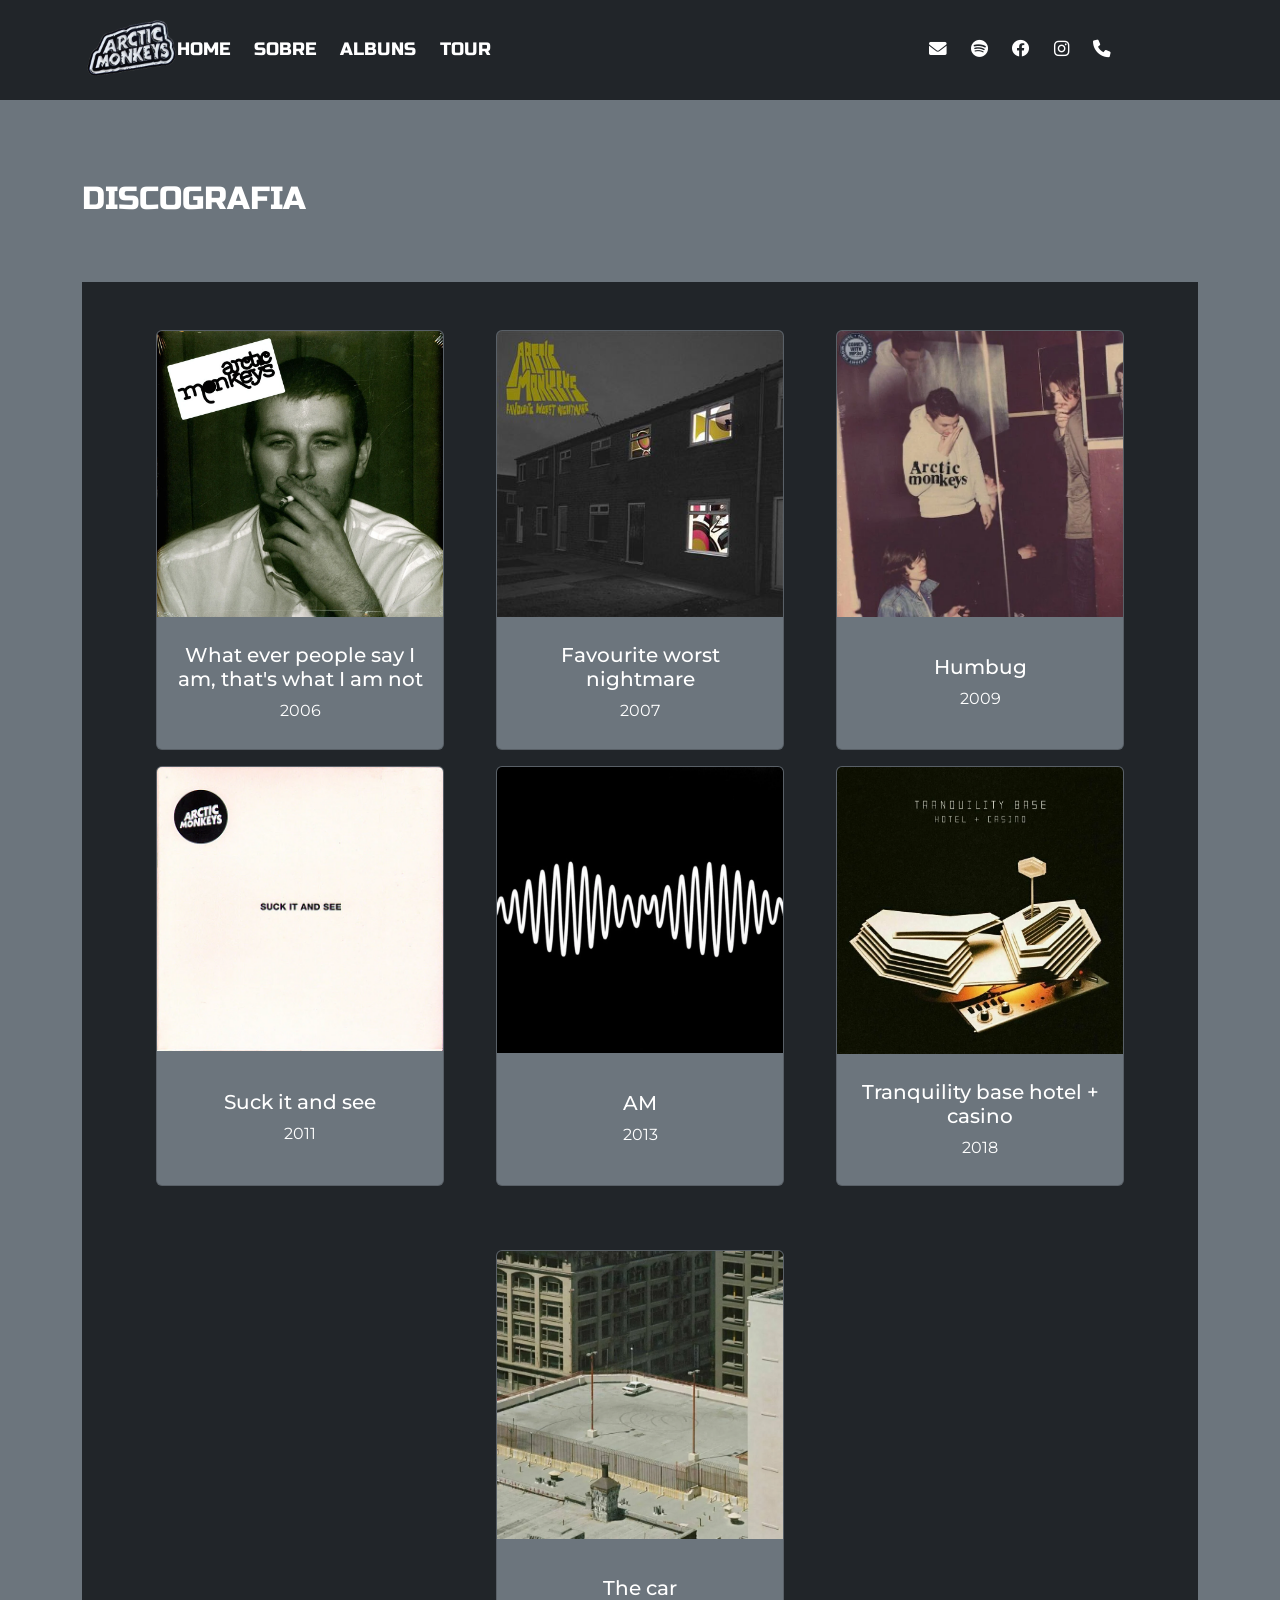
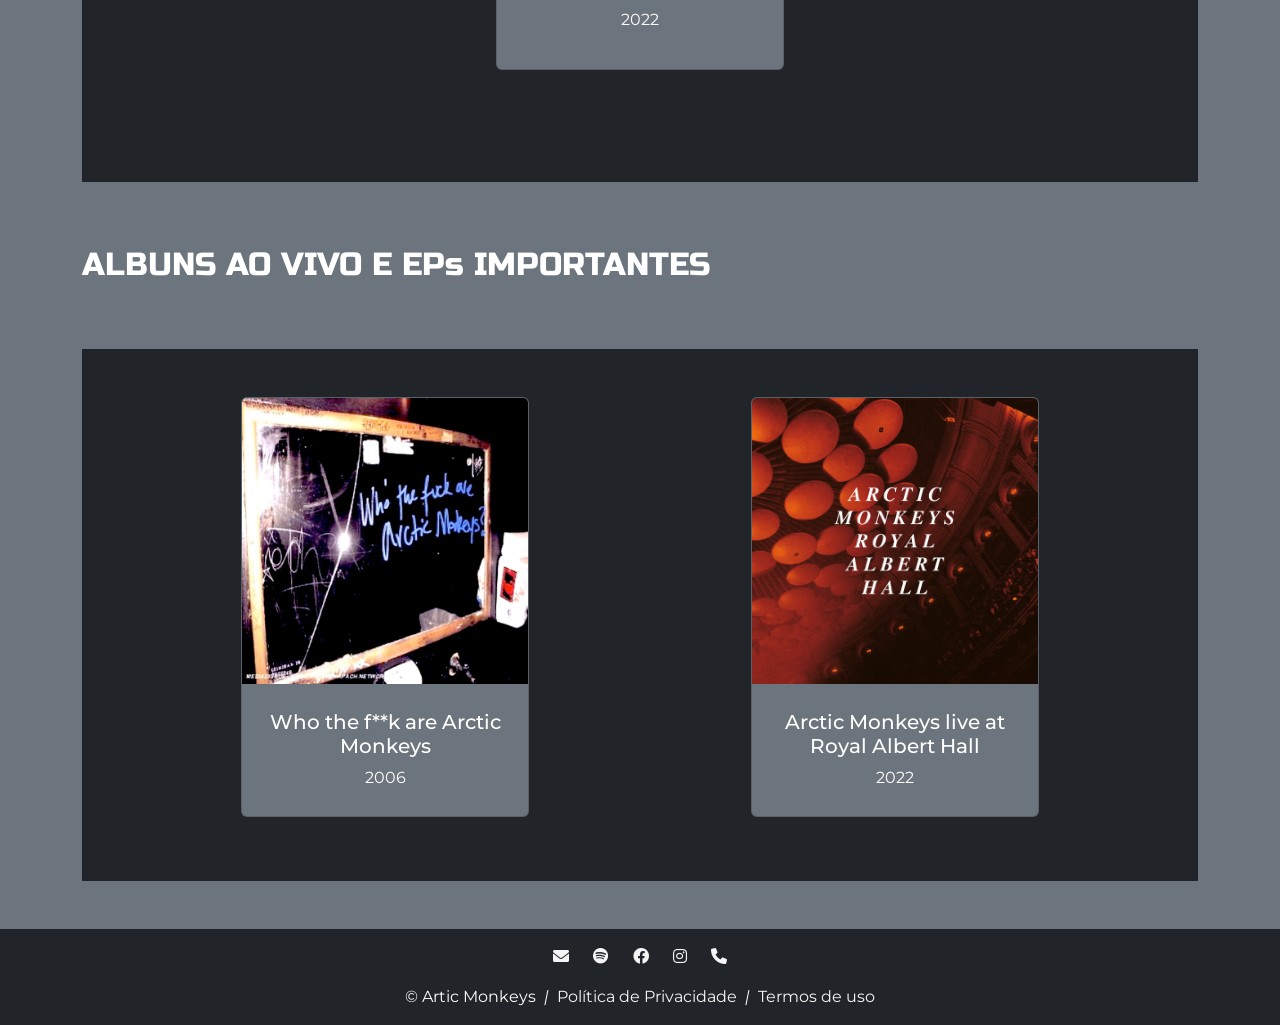
==== commit 804b2743: "Add files via upload" ====
--- a/albuns.html
+++ b/albuns.html
@@ -13,7 +13,7 @@
 
     <body class="text-bg-secondary">
 
-        <header class="margem-cabecalho">
+        <header class="margem-cabecalho sticky-top">
             <section id="navegacao" class="container-fluid bg-dark  sticky-top">
                 <div class="container">    
                     <div class="row align-items-center">
